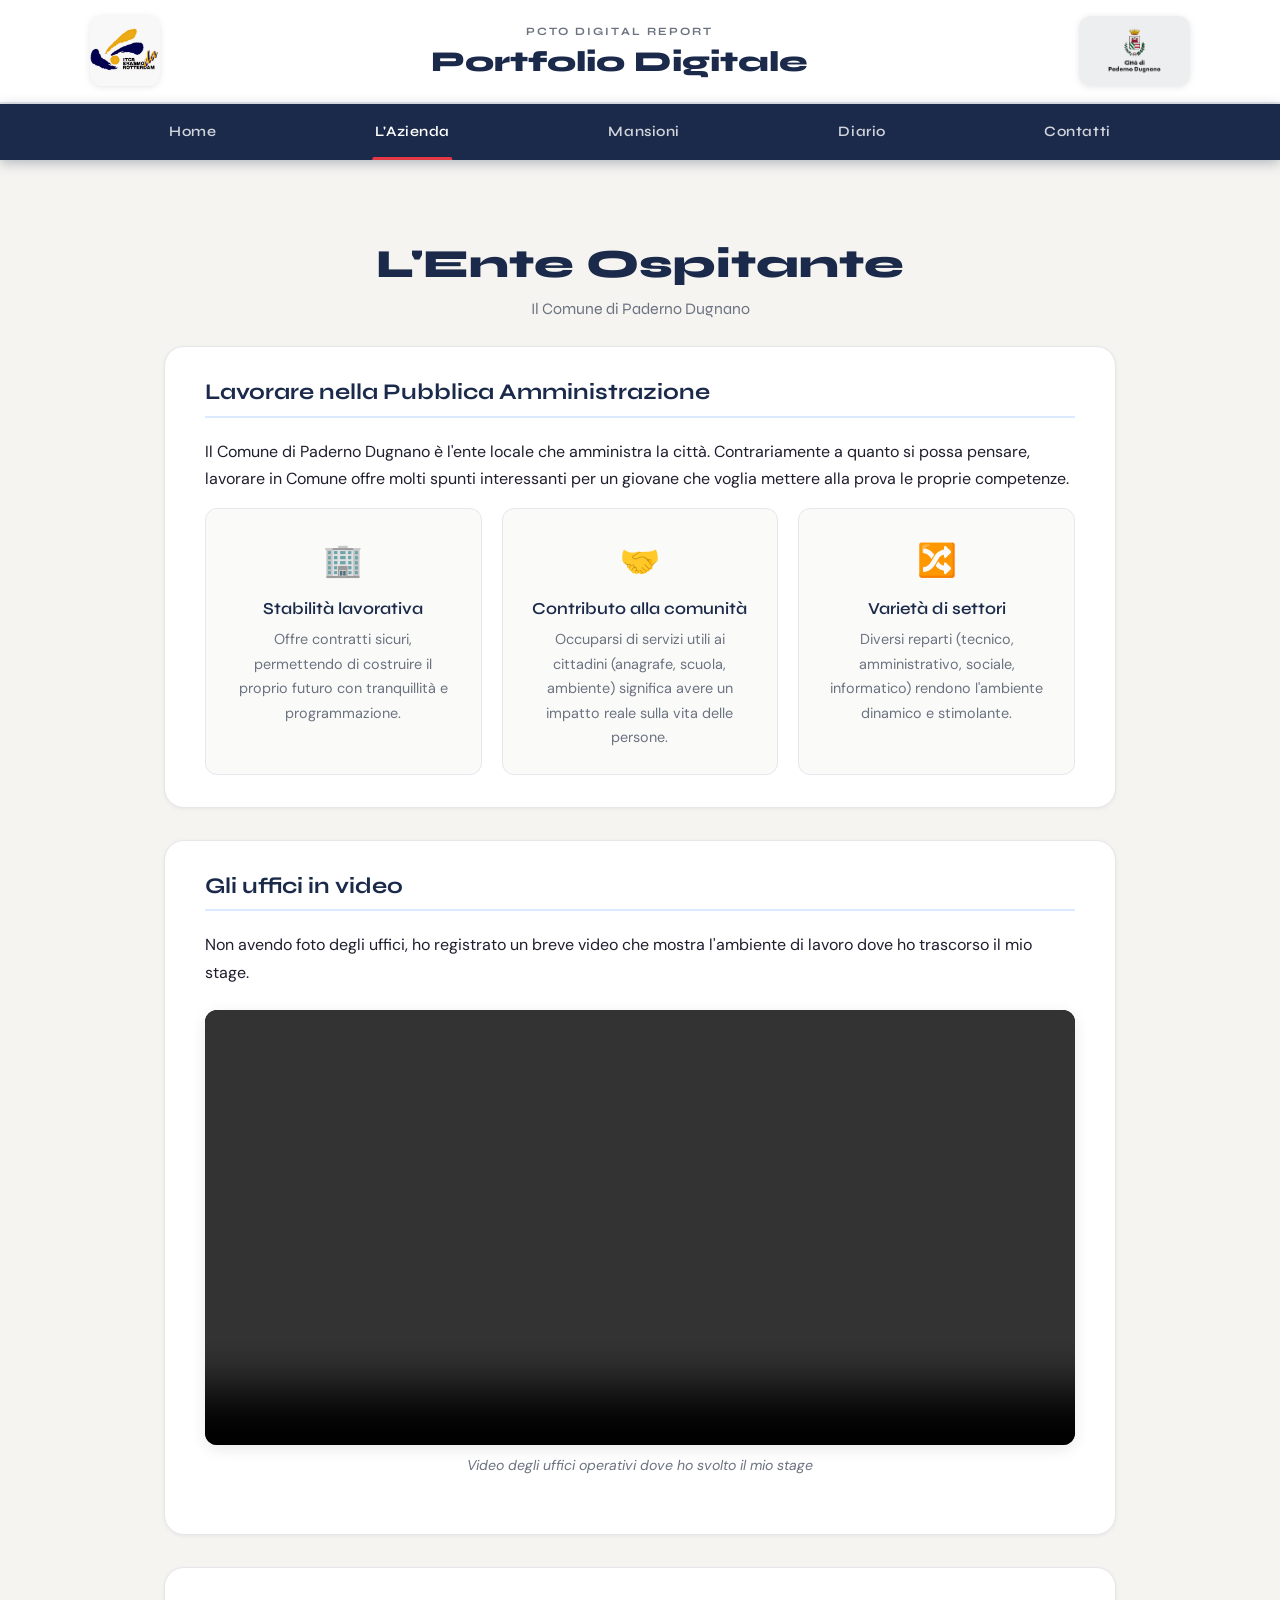
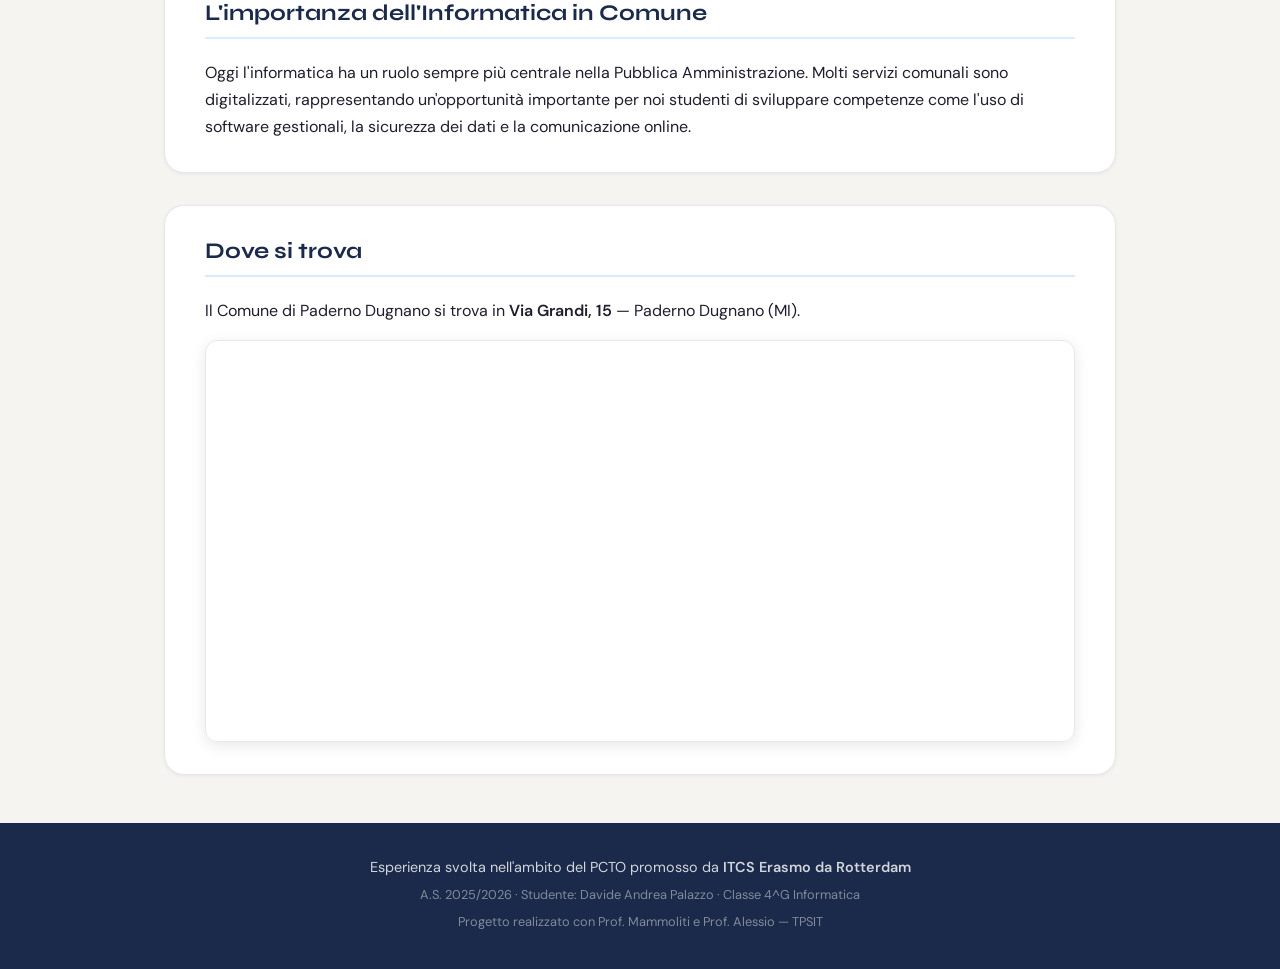
==== pages/azienda.html @ 07c58e74 "first commit" ====
<!DOCTYPE html>
<html lang="it">
<head>
    <meta charset="UTF-8">
    <meta name="viewport" content="width=device-width, initial-scale=1.0">
    <title>L'Azienda — PCTO Davide Andrea Palazzo</title>
    <link rel="stylesheet" href="../css/style.css">
    <link rel="preconnect" href="https://fonts.googleapis.com">
    <link href="https://fonts.googleapis.com/css2?family=Syne:wght@400;600;700;800&family=DM+Sans:ital,wght@0,300;0,400;0,500;1,300&display=swap" rel="stylesheet">
</head>
<body>

    <header>
        <div class="header-inner">
            <img src="../images/logo-scuola.jpg" alt="Logo ITCS Erasmo da Rotterdam" class="logo-img">
            <div class="header-title">
                <span class="header-label">PCTO Digital Report</span>
                <h1>Portfolio Digitale</h1>
            </div>
            <img src="../images/logo-comune.webp" alt="Logo Comune Paderno Dugnano" class="logo-img">
        </div>
    </header>

    <nav>
        <ul>
            <li><a href="../index.html">Home</a></li>
            <li><a href="./azienda.html" class="active">L'Azienda</a></li>
            <li><a href="./mansioni.html">Mansioni</a></li>
            <li><a href="./diario.html">Diario</a></li>
            <li><a href="./contatti.html">Contatti</a></li>
        </ul>
    </nav>

    <main>
        <div class="page-hero">
            <h2>L'Ente Ospitante</h2>
            <p class="page-subtitle">Il Comune di Paderno Dugnano</p>
        </div>

        <section>
            <h3>Lavorare nella Pubblica Amministrazione</h3>
            <p>Il Comune di Paderno Dugnano è l'ente locale che amministra la città. Contrariamente a quanto si possa pensare, lavorare in Comune offre molti spunti interessanti per un giovane che voglia mettere alla prova le proprie competenze.</p>

            <div class="feature-grid">
                <div class="feature-card">
                    <span class="feature-icon">🏢</span>
                    <h4>Stabilità lavorativa</h4>
                    <p>Offre contratti sicuri, permettendo di costruire il proprio futuro con tranquillità e programmazione.</p>
                </div>
                <div class="feature-card">
                    <span class="feature-icon">🤝</span>
                    <h4>Contributo alla comunità</h4>
                    <p>Occuparsi di servizi utili ai cittadini (anagrafe, scuola, ambiente) significa avere un impatto reale sulla vita delle persone.</p>
                </div>
                <div class="feature-card">
                    <span class="feature-icon">🔀</span>
                    <h4>Varietà di settori</h4>
                    <p>Diversi reparti (tecnico, amministrativo, sociale, informatico) rendono l'ambiente dinamico e stimolante.</p>
                </div>
            </div>
        </section>

        <section>
            <h3>Gli uffici in video</h3>
            <p>Non avendo foto degli uffici, ho registrato un breve video che mostra l'ambiente di lavoro dove ho trascorso il mio stage.</p>
            <figure>
                <div class="video-wrapper">
                    <video controls class="video-player">
                        <source src="../videos/ufficio-comune.mp4" type="video/mp4">
                        Il tuo browser non supporta il tag video.
                    </video>
                </div>
                <figcaption>Video degli uffici operativi dove ho svolto il mio stage</figcaption>
            </figure>
        </section>

        <section>
            <h3>L'importanza dell'Informatica in Comune</h3>
            <p>Oggi l'informatica ha un ruolo sempre più centrale nella Pubblica Amministrazione. Molti servizi comunali sono digitalizzati, rappresentando un'opportunità importante per noi studenti di sviluppare competenze come l'uso di software gestionali, la sicurezza dei dati e la comunicazione online.</p>
        </section>

        <section>
            <h3>Dove si trova</h3>
            <p>Il Comune di Paderno Dugnano si trova in <strong>Via Grandi, 15</strong> — Paderno Dugnano (MI).</p>
            <div class="map-container">
                <iframe
                    src="https://maps.google.com/maps?q=Comune%20di%20Paderno%20Dugnano,%20Via%20Grandi%2015&t=&z=16&ie=UTF8&iwloc=&output=embed"
                    width="100%"
                    height="400"
                    style="border:0;"
                    allowfullscreen=""
                    loading="lazy"
                    title="Mappa Comune di Paderno Dugnano">
                </iframe>
            </div>
        </section>
    </main>

    <footer>
        <div class="footer-inner">
            <p>Esperienza svolta nell'ambito del PCTO promosso da <strong>ITCS Erasmo da Rotterdam</strong></p>
            <p class="footer-sub">A.S. 2025/2026 · Studente: Davide Andrea Palazzo · Classe 4^G Informatica</p>
            <p class="footer-sub">Progetto realizzato con Prof. Mammoliti e Prof. Alessio — TPSIT</p>
        </div>
    </footer>

</body>
</html>
---- css/style.css ----
/* ============================================================
   PCTO DIGITAL REPORT — style.css
   Design: raffinato, moderno, professionale
   Font: Syne (titoli) + DM Sans (corpo) + JetBrains Mono (codice)
   ============================================================ */

/* ── CSS Variables ───────────────────────────────────────── */
:root {
    --bg:          #f5f4f0;
    --bg-white:    #ffffff;
    --bg-card:     #fafaf8;
    --navy:        #1b2a4a;
    --blue:        #2563eb;
    --blue-light:  #dbeafe;
    --accent:      #e63946;
    --accent-soft: #fde8ea;
    --text:        #1e1e2e;
    --muted:       #6b7280;
    --border:      #e5e7eb;
    --code-bg:     #0f172a;
    --code-text:   #e2e8f0;
    --shadow-sm:   0 1px 4px rgba(0,0,0,0.06);
    --shadow-md:   0 4px 16px rgba(0,0,0,0.09);
    --shadow-lg:   0 8px 32px rgba(0,0,0,0.13);
    --radius:      12px;
    --radius-lg:   20px;
}

/* ── Reset & Base ────────────────────────────────────────── */
*, *::before, *::after {
    box-sizing: border-box;
    margin: 0;
    padding: 0;
}

html {
    scroll-behavior: smooth;
}

body {
    font-family: 'DM Sans', system-ui, sans-serif;
    font-size: 1rem;
    line-height: 1.7;
    background-color: var(--bg);
    color: var(--text);
    min-height: 100vh;
}

/* ── Typography ──────────────────────────────────────────── */
h1, h2, h3, h4 {
    font-family: 'Syne', sans-serif;
    line-height: 1.2;
    color: var(--navy);
}

h2 { font-size: clamp(1.8rem, 4vw, 2.5rem); font-weight: 800; }
h3 { font-size: 1.4rem; font-weight: 700; margin-bottom: 0.75rem; }
h4 { font-size: 1.05rem; font-weight: 600; }

p { margin-bottom: 1rem; color: var(--text); }
p:last-child { margin-bottom: 0; }

a {
    color: var(--blue);
    text-decoration: none;
    transition: color 0.2s;
}
a:hover { color: var(--accent); text-decoration: underline; }

strong { font-weight: 600; }

code {
    font-family: 'JetBrains Mono', monospace;
    font-size: 0.85em;
    background: var(--blue-light);
    color: var(--navy);
    padding: 0.15em 0.4em;
    border-radius: 4px;
}

/* ── Header ──────────────────────────────────────────────── */
header {
    background: var(--bg-white);
    border-bottom: 2px solid var(--border);
    box-shadow: var(--shadow-sm);
    padding: 1rem 2rem;
}

.header-inner {
    display: flex;
    align-items: center;
    justify-content: space-between;
    max-width: 1100px;
    margin: 0 auto;
    gap: 1.5rem;
}

.header-title {
    text-align: center;
    flex: 1;
}

.header-label {
    display: block;
    font-family: 'Syne', sans-serif;
    font-size: 0.7rem;
    font-weight: 700;
    letter-spacing: 0.18em;
    text-transform: uppercase;
    color: var(--muted);
    margin-bottom: 0.25rem;
}

header h1 {
    font-size: clamp(1.2rem, 3vw, 1.8rem);
    font-weight: 800;
    color: var(--navy);
}

.logo-img {
    height: 70px;
    width: auto;
    max-width: 140px;
    object-fit: contain;
    filter: drop-shadow(0 1px 3px rgba(0,0,0,0.1));
    transition: transform 0.3s;
}
.logo-img:hover { transform: scale(1.05); }

/* ── Navigation (Flexbox — richiesto dal manuale) ────────── */
nav {
    background-color: var(--navy);
    position: sticky;
    top: 0;
    z-index: 1000;
    box-shadow: 0 3px 12px rgba(27,42,74,0.3);
}

nav ul {
    display: flex;
    justify-content: space-around;
    list-style: none;
    padding: 0;
    margin: 0;
    max-width: 1100px;
    margin: 0 auto;
}

nav ul li a {
    display: inline-block;
    color: rgba(255,255,255,0.8);
    text-decoration: none;
    font-family: 'Syne', sans-serif;
    font-weight: 600;
    font-size: 0.9rem;
    letter-spacing: 0.04em;
    padding: 1rem 1.2rem;
    transition: color 0.2s, transform 0.2s;
    position: relative;
}

nav ul li a::after {
    content: '';
    position: absolute;
    bottom: 0;
    left: 50%;
    transform: translateX(-50%) scaleX(0);
    width: 70%;
    height: 3px;
    background: var(--accent);
    border-radius: 2px 2px 0 0;
    transition: transform 0.25s;
}

nav ul li a:hover {
    color: #ffffff;
    transform: scale(1.05);
    text-decoration: none;
}
nav ul li a:hover::after { transform: translateX(-50%) scaleX(1); }

nav ul li a.active {
    color: #ffffff;
}
nav ul li a.active::after { transform: translateX(-50%) scaleX(1); }

/* ── Main Container ──────────────────────────────────────── */
main {
    max-width: 1000px;
    margin: 2.5rem auto;
    padding: 0 1.5rem;
}

section {
    background: var(--bg-white);
    border-radius: var(--radius-lg);
    padding: 2rem 2.5rem;
    margin-bottom: 2rem;
    box-shadow: var(--shadow-sm);
    border: 1px solid var(--border);
}

section h3 {
    color: var(--navy);
    padding-bottom: 0.6rem;
    border-bottom: 2px solid var(--blue-light);
    margin-bottom: 1.25rem;
}

/* ── Page Hero ───────────────────────────────────────────── */
.page-hero {
    text-align: center;
    padding: 2.5rem 1rem 1.5rem;
}

.page-hero h2 { color: var(--navy); }

.page-subtitle {
    font-family: 'Syne', sans-serif;
    font-size: 1rem;
    color: var(--muted);
    margin-top: 0.4rem;
}

/* ── Home Hero Section ───────────────────────────────────── */
.hero-section {
    display: grid;
    grid-template-columns: 1fr 1fr;
    gap: 2.5rem;
    align-items: center;
}

.hero-eyebrow {
    font-family: 'Syne', sans-serif;
    font-size: 0.75rem;
    font-weight: 700;
    letter-spacing: 0.15em;
    text-transform: uppercase;
    color: var(--blue);
    margin-bottom: 0.5rem;
}

.hero-text h2 {
    margin-bottom: 1rem;
}

.accent {
    color: var(--accent);
}

.hero-figure {
    margin: 0;
    text-align: center;
}

/* ── Images ──────────────────────────────────────────────── */
img {
    max-width: 100%;
    height: auto;
    border-radius: var(--radius);
    transition: transform 0.3s, box-shadow 0.3s;
}

img.foto-galleria {
    box-shadow: var(--shadow-md);
}

img.foto-galleria:hover,
.hero-figure img:hover {
    transform: scale(1.03);
    box-shadow: var(--shadow-lg);
}

figure {
    margin: 1.5rem 0;
    text-align: center;
}

figcaption {
    font-style: italic;
    color: var(--muted);
    font-size: 0.88rem;
    margin-top: 0.6rem;
}

/* ── Video ───────────────────────────────────────────────── */
.video-wrapper {
    border-radius: var(--radius);
    overflow: hidden;
    box-shadow: var(--shadow-md);
    background: #000;
}

.video-player {
    display: block;
    width: 100%;
    max-height: 480px;
    border-radius: var(--radius);
}

/* ── Objectives / Feature Grid ───────────────────────────── */
.obiettivi-section {
    background: var(--bg-white);
    border-radius: var(--radius-lg);
    padding: 2rem 2.5rem;
    margin-bottom: 2rem;
    border: 1px solid var(--border);
    box-shadow: var(--shadow-sm);
}

.obiettivi-section h3 {
    color: var(--navy);
    padding-bottom: 0.6rem;
    border-bottom: 2px solid var(--blue-light);
    margin-bottom: 1.5rem;
}

.obiettivi-grid,
.feature-grid {
    display: grid;
    grid-template-columns: repeat(3, 1fr);
    gap: 1.25rem;
    margin-top: 1rem;
}

.obiettivo-card,
.feature-card {
    background: var(--bg-card);
    border: 1px solid var(--border);
    border-radius: var(--radius);
    padding: 1.5rem;
    text-align: center;
    transition: transform 0.25s, box-shadow 0.25s;
}

.obiettivo-card:hover,
.feature-card:hover {
    transform: translateY(-4px);
    box-shadow: var(--shadow-md);
}

.card-icon,
.feature-icon {
    font-size: 2rem;
    display: block;
    margin-bottom: 0.75rem;
}

.obiettivo-card h4,
.feature-card h4 {
    color: var(--navy);
    margin-bottom: 0.5rem;
}

.obiettivo-card p,
.feature-card p {
    font-size: 0.9rem;
    color: var(--muted);
    margin: 0;
}

/* ── Mansioni List ───────────────────────────────────────── */
.mansioni-list {
    display: flex;
    flex-direction: column;
    gap: 1rem;
    margin-top: 1.25rem;
}

.mansione-item {
    display: flex;
    gap: 1.25rem;
    align-items: flex-start;
    background: var(--bg-card);
    border: 1px solid var(--border);
    border-radius: var(--radius);
    padding: 1.25rem 1.5rem;
    transition: transform 0.2s, box-shadow 0.2s;
}

.mansione-item:hover {
    transform: translateX(4px);
    box-shadow: var(--shadow-sm);
}

.mansione-num {
    font-family: 'Syne', sans-serif;
    font-size: 1.6rem;
    font-weight: 800;
    color: var(--blue-light);
    min-width: 3rem;
    line-height: 1;
    padding-top: 0.15rem;
    /* contrasto bordo */
    -webkit-text-stroke: 1px var(--blue);
    color: transparent;
}

.mansione-body h4 { margin-bottom: 0.3rem; }
.mansione-body p  { font-size: 0.92rem; color: var(--muted); margin: 0; }

/* ── Tables ──────────────────────────────────────────────── */
.table-wrapper {
    overflow-x: auto;
    border-radius: var(--radius);
    box-shadow: var(--shadow-sm);
    margin-top: 1rem;
}

table {
    width: 100%;
    border-collapse: collapse;
    background: var(--bg-white);
}

th, td {
    border: 1px solid var(--border);
    padding: 0.9rem 1.1rem;
    text-align: left;
    font-size: 0.93rem;
}

th {
    background-color: var(--navy);
    color: #ffffff;
    font-family: 'Syne', sans-serif;
    font-weight: 600;
    letter-spacing: 0.03em;
}

tr:nth-child(even) td { background-color: var(--bg-card); }
tr:hover td { background-color: var(--blue-light); transition: background 0.15s; }

/* ── Top Day Card ────────────────────────────────────────── */
.giornata-speciale {
    background: var(--bg-white);
    border-radius: var(--radius-lg);
    padding: 2rem 2.5rem;
    margin-bottom: 2rem;
    border-left: 6px solid var(--accent);
    box-shadow: var(--shadow-md);
    position: relative;
}

.topday-badge {
    display: inline-block;
    background: var(--accent-soft);
    color: var(--accent);
    font-family: 'Syne', sans-serif;
    font-size: 0.75rem;
    font-weight: 700;
    letter-spacing: 0.1em;
    text-transform: uppercase;
    padding: 0.3rem 0.8rem;
    border-radius: 999px;
    margin-bottom: 0.75rem;
}

.giornata-speciale h3 {
    color: var(--accent);
    margin-bottom: 1.25rem;
}

.topday-grid {
    display: grid;
    grid-template-columns: 1fr 1fr;
    gap: 1.5rem;
    margin-top: 1rem;
}

.topday-block {
    background: var(--bg-card);
    border: 1px solid var(--border);
    border-radius: var(--radius);
    padding: 1.25rem 1.5rem;
}

.topday-block h4 { margin-bottom: 0.5rem; }

/* ── Script Code Block ───────────────────────────────────── */
.script-section {
    background: var(--bg-white);
    border-radius: var(--radius-lg);
    padding: 2rem 2.5rem;
    margin-bottom: 2rem;
    border: 1px solid var(--border);
    box-shadow: var(--shadow-sm);
}

.script-section h3 {
    color: var(--navy);
    padding-bottom: 0.6rem;
    border-bottom: 2px solid var(--blue-light);
    margin-bottom: 1.25rem;
}

.code-block-wrapper {
    border-radius: var(--radius);
    overflow: hidden;
    box-shadow: var(--shadow-lg);
    margin: 1.5rem 0;
    border: 1px solid #1e293b;
}

.code-header {
    display: flex;
    align-items: center;
    gap: 1rem;
    background: #1e293b;
    padding: 0.75rem 1.25rem;
    border-bottom: 1px solid #334155;
}

.code-dots {
    display: flex;
    gap: 6px;
}

.code-dots span {
    display: block;
    width: 12px;
    height: 12px;
    border-radius: 50%;
}
.code-dots span:nth-child(1) { background: #ff5f57; }
.code-dots span:nth-child(2) { background: #febc2e; }
.code-dots span:nth-child(3) { background: #28c840; }

.code-filename {
    font-family: 'JetBrains Mono', monospace;
    font-size: 0.82rem;
    color: #94a3b8;
    flex: 1;
}

.code-lang {
    font-family: 'Syne', sans-serif;
    font-size: 0.7rem;
    font-weight: 700;
    letter-spacing: 0.08em;
    text-transform: uppercase;
    color: #64748b;
    background: #0f172a;
    padding: 0.2rem 0.6rem;
    border-radius: 4px;
}

.code-block {
    background: var(--code-bg);
    color: var(--code-text);
    font-family: 'JetBrains Mono', monospace;
    font-size: 0.82rem;
    line-height: 1.8;
    padding: 1.5rem 1.75rem;
    overflow-x: auto;
    margin: 0;
    white-space: pre;
}

.code-block code {
    background: transparent;
    color: inherit;
    padding: 0;
    border-radius: 0;
}

/* Syntax colours */
.code-block .comment { color: #64748b; font-style: italic; }
.code-block .kw      { color: #7dd3fc; }
.code-block .str     { color: #86efac; }
.code-block .var     { color: #fde68a; }
.code-block .c       { color: #000000; }

/* Script explanation box */
.script-explain {
    background: var(--bg-card);
    border: 1px solid var(--border);
    border-radius: var(--radius);
    padding: 1.5rem 1.75rem;
    margin-top: 1rem;
}

.script-explain h4 {
    color: var(--navy);
    margin-bottom: 0.75rem;
}

.script-explain ol {
    padding-left: 1.25rem;
}

.script-explain li {
    margin-bottom: 0.5rem;
    font-size: 0.93rem;
    color: var(--text);
}

/* ── Scuola Card (Contatti) ──────────────────────────────── */
.scuola-card {
    background: var(--bg-card);
    border: 1px solid var(--border);
    border-radius: var(--radius);
    padding: 1.5rem;
    margin-bottom: 1.5rem;
}

.scuola-info {
    display: flex;
    align-items: center;
    gap: 1.25rem;
    margin-bottom: 1rem;
}

.scuola-logo {
    height: 60px;
    width: auto;
    object-fit: contain;
    border-radius: 6px;
    flex-shrink: 0;
}

.scuola-info h4 { margin-bottom: 0.2rem; }
.scuola-info p  { font-size: 0.88rem; color: var(--muted); margin-bottom: 0.1rem; }

/* ── Map ─────────────────────────────────────────────────── */
.map-container {
    border-radius: var(--radius);
    overflow: hidden;
    box-shadow: var(--shadow-md);
    margin-top: 1rem;
    border: 1px solid var(--border);
}

.map-container iframe {
    display: block;
    border: 0;
}

/* ── Footer ──────────────────────────────────────────────── */
footer {
    background-color: var(--navy);
    color: rgba(255,255,255,0.8);
    text-align: center;
    padding: 2rem;
    margin-top: 3rem;
}

.footer-inner p {
    color: rgba(255,255,255,0.8);
    margin-bottom: 0.3rem;
    font-size: 0.9rem;
}

.footer-sub {
    font-size: 0.8rem !important;
    color: rgba(255,255,255,0.45) !important;
}

footer a { color: #93c5fd; }
footer a:hover { color: #ffffff; }

/* ── Responsive ──────────────────────────────────────────── */
@media (max-width: 768px) {
    .header-inner { flex-direction: column; gap: 0.75rem; text-align: center; }
    .logo-img { height: 50px; }

    nav ul { flex-wrap: wrap; justify-content: center; }
    nav ul li a { padding: 0.65rem 0.8rem; font-size: 0.82rem; }

    .hero-section { grid-template-columns: 1fr; }
    .obiettivi-grid,
    .feature-grid  { grid-template-columns: 1fr; }
    .topday-grid   { grid-template-columns: 1fr; }

    section,
    .obiettivi-section,
    .giornata-speciale,
    .script-section { padding: 1.25rem 1.25rem; }

    .mansione-item { flex-direction: column; gap: 0.5rem; }
    .mansione-num  { font-size: 1.2rem; }

    .scuola-info { flex-direction: column; align-items: flex-start; }

    main { padding: 0 1rem; }
}
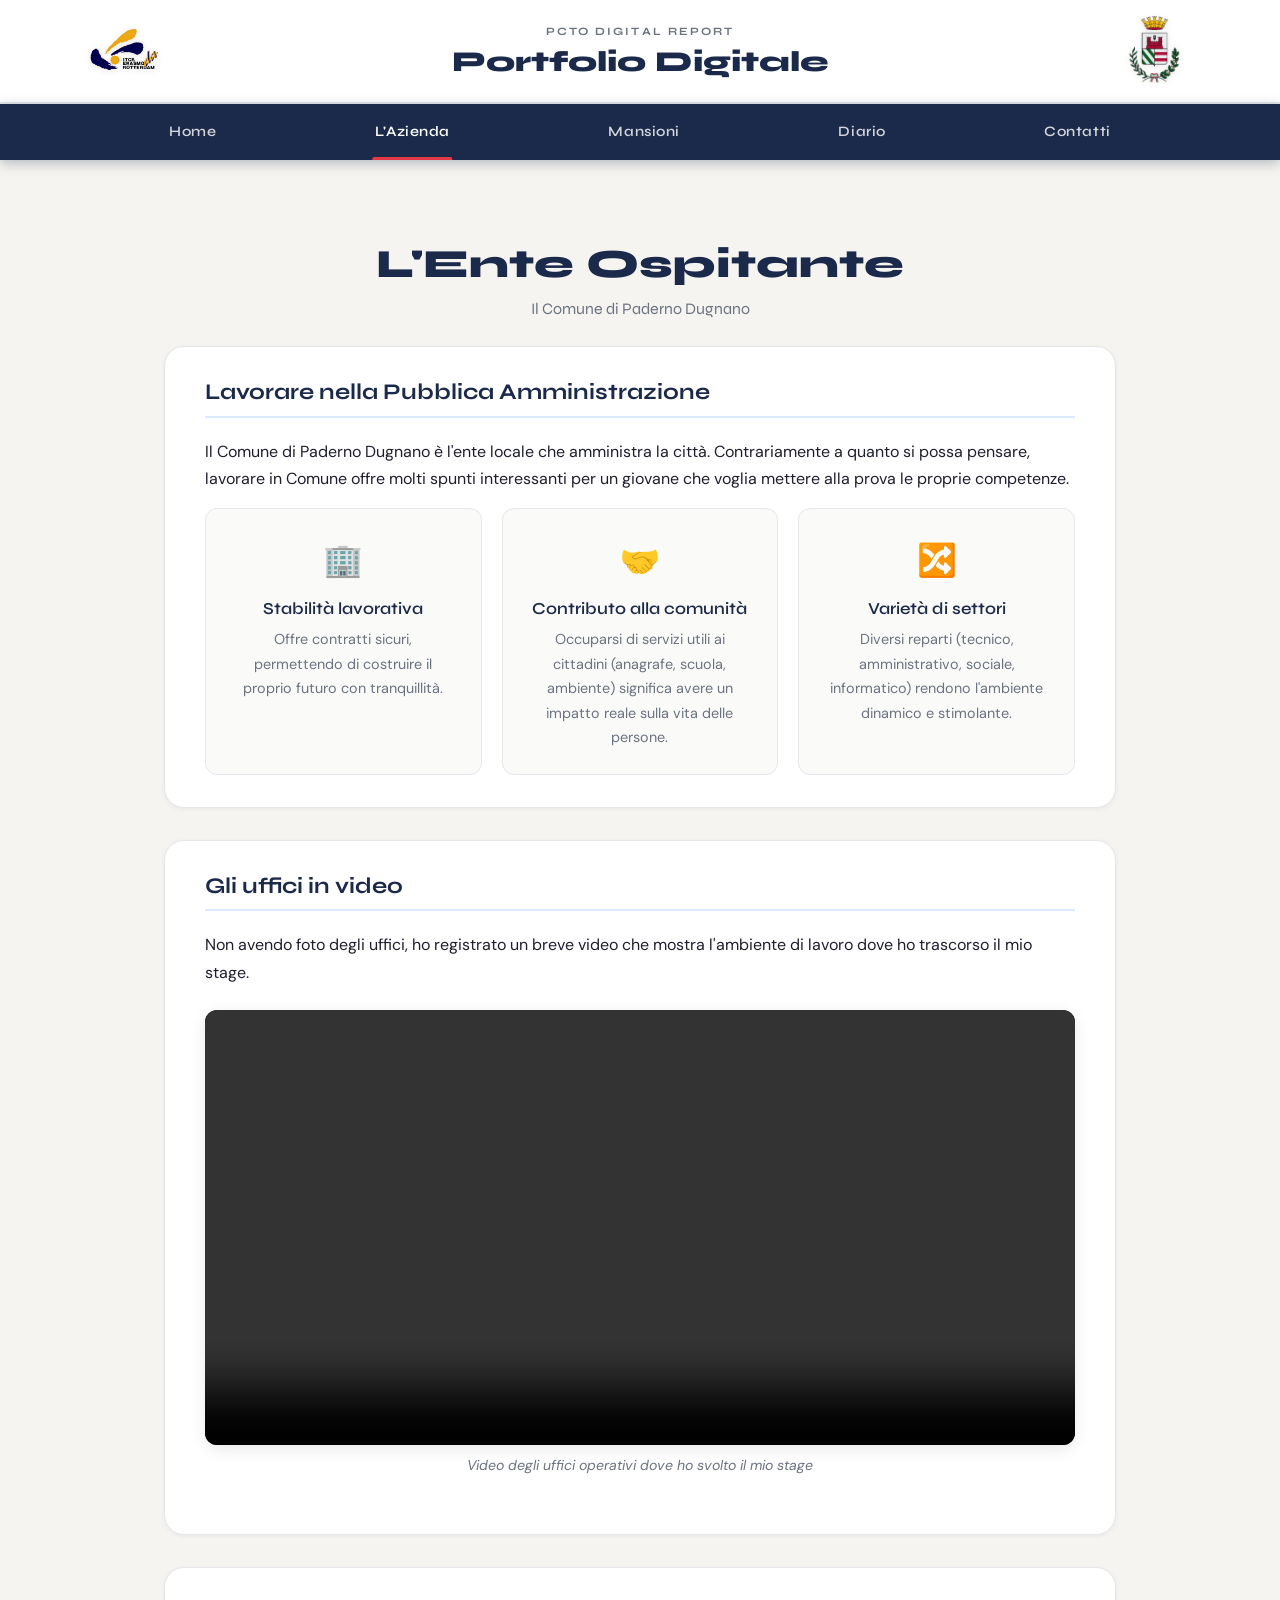
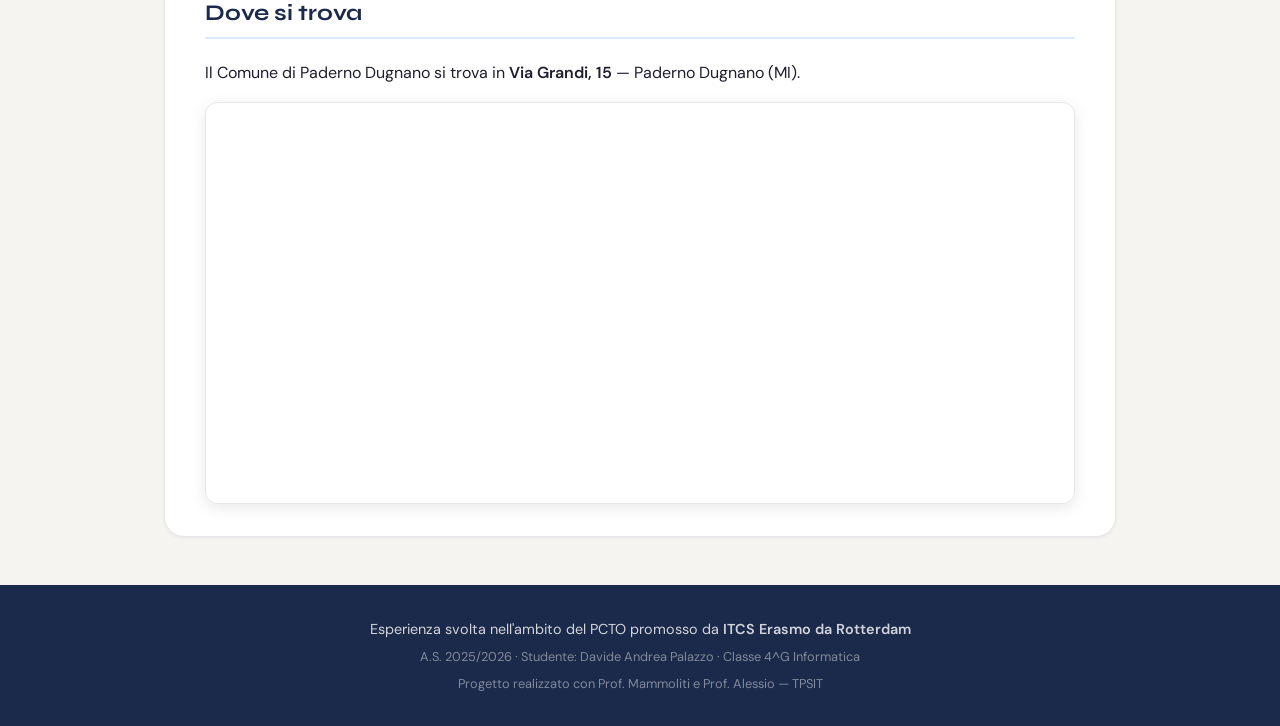
==== commit 84eb3301: "." ====
--- a/pages/azienda.html
+++ b/pages/azienda.html
@@ -1,108 +1,150 @@
-<!DOCTYPE html>
+<!doctype html>
 <html lang="it">
-<head>
-    <meta charset="UTF-8">
-    <meta name="viewport" content="width=device-width, initial-scale=1.0">
-    <title>L'Azienda — PCTO Davide Andrea Palazzo</title>
-    <link rel="stylesheet" href="../css/style.css">
-    <link rel="preconnect" href="https://fonts.googleapis.com">
-    <link href="https://fonts.googleapis.com/css2?family=Syne:wght@400;600;700;800&family=DM+Sans:ital,wght@0,300;0,400;0,500;1,300&display=swap" rel="stylesheet">
-</head>
-<body>
+    <head>
+        <meta charset="UTF-8" />
+        <meta name="viewport" content="width=device-width, initial-scale=1.0" />
+        <title>L'Azienda — PCTO Davide Andrea Palazzo</title>
+        <link rel="stylesheet" href="../css/style.css" />
+        <link rel="preconnect" href="https://fonts.googleapis.com" />
+        <link
+            href="https://fonts.googleapis.com/css2?family=Syne:wght@400;600;700;800&family=DM+Sans:ital,wght@0,300;0,400;0,500;1,300&display=swap"
+            rel="stylesheet"
+        />
+    </head>
+    <body>
+        <header>
+            <div class="header-div">
+                <img
+                    src="../images/logo-scuola.png"
+                    alt="Logo ITCS Erasmo da Rotterdam"
+                    class="logo-img"
+                />
+                <div class="header-title">
+                    <span>PCTO Digital Report</span>
+                    <h1>Portfolio Digitale</h1>
+                </div>
+                <img
+                    src="../images/logo-comune.png"
+                    alt="Logo Comune Paderno Dugnano"
+                    class="logo-img"
+                />
+            </div>
+        </header>
 
-    <header>
-        <div class="header-inner">
-            <img src="../images/logo-scuola.jpg" alt="Logo ITCS Erasmo da Rotterdam" class="logo-img">
-            <div class="header-title">
-                <span class="header-label">PCTO Digital Report</span>
-                <h1>Portfolio Digitale</h1>
+        <nav>
+            <ul>
+                <li><a href="../index.html">Home</a></li>
+                <li><a href="./azienda.html" class="active">L'Azienda</a></li>
+                <li><a href="./mansioni.html">Mansioni</a></li>
+                <li><a href="./diario.html">Diario</a></li>
+                <li><a href="./contatti.html">Contatti</a></li>
+            </ul>
+        </nav>
+
+        <main>
+            <div class="main-title">
+                <h2>L'Ente Ospitante</h2>
+                <p>Il Comune di Paderno Dugnano</p>
             </div>
-            <img src="../images/logo-comune.webp" alt="Logo Comune Paderno Dugnano" class="logo-img">
-        </div>
-    </header>
 
-    <nav>
-        <ul>
-            <li><a href="../index.html">Home</a></li>
-            <li><a href="./azienda.html" class="active">L'Azienda</a></li>
-            <li><a href="./mansioni.html">Mansioni</a></li>
-            <li><a href="./diario.html">Diario</a></li>
-            <li><a href="./contatti.html">Contatti</a></li>
-        </ul>
-    </nav>
+            <section>
+                <h3>Lavorare nella Pubblica Amministrazione</h3>
+                <p>
+                    Il Comune di Paderno Dugnano è l'ente locale che amministra
+                    la città. Contrariamente a quanto si possa pensare, lavorare
+                    in Comune offre molti spunti interessanti per un giovane che
+                    voglia mettere alla prova le proprie competenze.
+                </p>
 
-    <main>
-        <div class="page-hero">
-            <h2>L'Ente Ospitante</h2>
-            <p class="page-subtitle">Il Comune di Paderno Dugnano</p>
-        </div>
+                <div class="section-grid-3">
+                    <div>
+                        <span>🏢</span>
+                        <h4>Stabilità lavorativa</h4>
+                        <p>
+                            Offre contratti sicuri, permettendo di costruire il
+                            proprio futuro con tranquillità.
+                        </p>
+                    </div>
+                    <div>
+                        <span>🤝</span>
+                        <h4>Contributo alla comunità</h4>
+                        <p>
+                            Occuparsi di servizi utili ai cittadini (anagrafe,
+                            scuola, ambiente) significa avere un impatto reale
+                            sulla vita delle persone.
+                        </p>
+                    </div>
+                    <div>
+                        <span>🔀</span>
+                        <h4>Varietà di settori</h4>
+                        <p>
+                            Diversi reparti (tecnico, amministrativo, sociale,
+                            informatico) rendono l'ambiente dinamico e
+                            stimolante.
+                        </p>
+                    </div>
+                </div>
+            </section>
 
-        <section>
-            <h3>Lavorare nella Pubblica Amministrazione</h3>
-            <p>Il Comune di Paderno Dugnano è l'ente locale che amministra la città. Contrariamente a quanto si possa pensare, lavorare in Comune offre molti spunti interessanti per un giovane che voglia mettere alla prova le proprie competenze.</p>
+            <section>
+                <h3>Gli uffici in video</h3>
+                <p>
+                    Non avendo foto degli uffici, ho registrato un breve video
+                    che mostra l'ambiente di lavoro dove ho trascorso il mio
+                    stage.
+                </p>
+                <figure>
+                    <div class="video-wrapper">
+                        <video controls class="video-player">
+                            <source
+                                src="../videos/ufficio-comune.mp4"
+                                type="video/mp4"
+                            />
+                            Il tuo browser non supporta il tag video.
+                        </video>
+                    </div>
+                    <figcaption>
+                        Video degli uffici operativi dove ho svolto il mio stage
+                    </figcaption>
+                </figure>
+            </section>
 
-            <div class="feature-grid">
-                <div class="feature-card">
-                    <span class="feature-icon">🏢</span>
-                    <h4>Stabilità lavorativa</h4>
-                    <p>Offre contratti sicuri, permettendo di costruire il proprio futuro con tranquillità e programmazione.</p>
+            <section>
+                <h3>Dove si trova</h3>
+                <p>
+                    Il Comune di Paderno Dugnano si trova in
+                    <strong>Via Grandi, 15</strong> — Paderno Dugnano (MI).
+                </p>
+                <div class="map-container">
+                    <iframe
+                        src="https://maps.google.com/maps?q=Comune%20di%20Paderno%20Dugnano,%20Via%20Grandi%2015&t=&z=16&ie=UTF8&iwloc=&output=embed"
+                        width="100%"
+                        height="400"
+                        style="border: 0"
+                        allowfullscreen=""
+                        loading="lazy"
+                        title="Mappa Comune di Paderno Dugnano"
+                    >
+                    </iframe>
                 </div>
-                <div class="feature-card">
-                    <span class="feature-icon">🤝</span>
-                    <h4>Contributo alla comunità</h4>
-                    <p>Occuparsi di servizi utili ai cittadini (anagrafe, scuola, ambiente) significa avere un impatto reale sulla vita delle persone.</p>
-                </div>
-                <div class="feature-card">
-                    <span class="feature-icon">🔀</span>
-                    <h4>Varietà di settori</h4>
-                    <p>Diversi reparti (tecnico, amministrativo, sociale, informatico) rendono l'ambiente dinamico e stimolante.</p>
-                </div>
+            </section>
+        </main>
+
+        <footer>
+            <div class="footer-div">
+                <p>
+                    Esperienza svolta nell'ambito del PCTO promosso da
+                    <strong>ITCS Erasmo da Rotterdam</strong>
+                </p>
+                <p class="footer-sub">
+                    A.S. 2025/2026 · Studente: Davide Andrea Palazzo · Classe
+                    4^G Informatica
+                </p>
+                <p class="footer-sub">
+                    Progetto realizzato con Prof. Mammoliti e Prof. Alessio —
+                    TPSIT
+                </p>
             </div>
-        </section>
-
-        <section>
-            <h3>Gli uffici in video</h3>
-            <p>Non avendo foto degli uffici, ho registrato un breve video che mostra l'ambiente di lavoro dove ho trascorso il mio stage.</p>
-            <figure>
-                <div class="video-wrapper">
-                    <video controls class="video-player">
-                        <source src="../videos/ufficio-comune.mp4" type="video/mp4">
-                        Il tuo browser non supporta il tag video.
-                    </video>
-                </div>
-                <figcaption>Video degli uffici operativi dove ho svolto il mio stage</figcaption>
-            </figure>
-        </section>
-
-        <section>
-            <h3>L'importanza dell'Informatica in Comune</h3>
-            <p>Oggi l'informatica ha un ruolo sempre più centrale nella Pubblica Amministrazione. Molti servizi comunali sono digitalizzati, rappresentando un'opportunità importante per noi studenti di sviluppare competenze come l'uso di software gestionali, la sicurezza dei dati e la comunicazione online.</p>
-        </section>
-
-        <section>
-            <h3>Dove si trova</h3>
-            <p>Il Comune di Paderno Dugnano si trova in <strong>Via Grandi, 15</strong> — Paderno Dugnano (MI).</p>
-            <div class="map-container">
-                <iframe
-                    src="https://maps.google.com/maps?q=Comune%20di%20Paderno%20Dugnano,%20Via%20Grandi%2015&t=&z=16&ie=UTF8&iwloc=&output=embed"
-                    width="100%"
-                    height="400"
-                    style="border:0;"
-                    allowfullscreen=""
-                    loading="lazy"
-                    title="Mappa Comune di Paderno Dugnano">
-                </iframe>
-            </div>
-        </section>
-    </main>
-
-    <footer>
-        <div class="footer-inner">
-            <p>Esperienza svolta nell'ambito del PCTO promosso da <strong>ITCS Erasmo da Rotterdam</strong></p>
-            <p class="footer-sub">A.S. 2025/2026 · Studente: Davide Andrea Palazzo · Classe 4^G Informatica</p>
-            <p class="footer-sub">Progetto realizzato con Prof. Mammoliti e Prof. Alessio — TPSIT</p>
-        </div>
-    </footer>
-
-</body>
-</html>+        </footer>
+    </body>
+</html>
--- a/css/style.css
+++ b/css/style.css
@@ -1,190 +1,16 @@
-/* ============================================================
-   PCTO DIGITAL REPORT — style.css
-   Design: raffinato, moderno, professionale
-   Font: Syne (titoli) + DM Sans (corpo) + JetBrains Mono (codice)
-   ============================================================ */
-
-/* ── CSS Variables ───────────────────────────────────────── */
-:root {
-    --bg:          #f5f4f0;
-    --bg-white:    #ffffff;
-    --bg-card:     #fafaf8;
-    --navy:        #1b2a4a;
-    --blue:        #2563eb;
-    --blue-light:  #dbeafe;
-    --accent:      #e63946;
-    --accent-soft: #fde8ea;
-    --text:        #1e1e2e;
-    --muted:       #6b7280;
-    --border:      #e5e7eb;
-    --code-bg:     #0f172a;
-    --code-text:   #e2e8f0;
-    --shadow-sm:   0 1px 4px rgba(0,0,0,0.06);
-    --shadow-md:   0 4px 16px rgba(0,0,0,0.09);
-    --shadow-lg:   0 8px 32px rgba(0,0,0,0.13);
-    --radius:      12px;
-    --radius-lg:   20px;
-}
-
-/* ── Reset & Base ────────────────────────────────────────── */
-*, *::before, *::after {
-    box-sizing: border-box;
-    margin: 0;
-    padding: 0;
-}
-
-html {
-    scroll-behavior: smooth;
-}
-
-body {
-    font-family: 'DM Sans', system-ui, sans-serif;
-    font-size: 1rem;
-    line-height: 1.7;
-    background-color: var(--bg);
-    color: var(--text);
-    min-height: 100vh;
-}
-
-/* ── Typography ──────────────────────────────────────────── */
-h1, h2, h3, h4 {
-    font-family: 'Syne', sans-serif;
-    line-height: 1.2;
-    color: var(--navy);
-}
-
-h2 { font-size: clamp(1.8rem, 4vw, 2.5rem); font-weight: 800; }
-h3 { font-size: 1.4rem; font-weight: 700; margin-bottom: 0.75rem; }
-h4 { font-size: 1.05rem; font-weight: 600; }
-
-p { margin-bottom: 1rem; color: var(--text); }
-p:last-child { margin-bottom: 0; }
-
-a {
-    color: var(--blue);
-    text-decoration: none;
-    transition: color 0.2s;
-}
-a:hover { color: var(--accent); text-decoration: underline; }
-
-strong { font-weight: 600; }
-
-code {
-    font-family: 'JetBrains Mono', monospace;
-    font-size: 0.85em;
-    background: var(--blue-light);
-    color: var(--navy);
-    padding: 0.15em 0.4em;
-    border-radius: 4px;
-}
-
-/* ── Header ──────────────────────────────────────────────── */
-header {
-    background: var(--bg-white);
-    border-bottom: 2px solid var(--border);
-    box-shadow: var(--shadow-sm);
-    padding: 1rem 2rem;
-}
-
-.header-inner {
-    display: flex;
-    align-items: center;
-    justify-content: space-between;
-    max-width: 1100px;
-    margin: 0 auto;
-    gap: 1.5rem;
-}
-
-.header-title {
-    text-align: center;
-    flex: 1;
-}
-
-.header-label {
-    display: block;
-    font-family: 'Syne', sans-serif;
-    font-size: 0.7rem;
-    font-weight: 700;
-    letter-spacing: 0.18em;
-    text-transform: uppercase;
-    color: var(--muted);
-    margin-bottom: 0.25rem;
-}
-
-header h1 {
-    font-size: clamp(1.2rem, 3vw, 1.8rem);
-    font-weight: 800;
-    color: var(--navy);
-}
-
-.logo-img {
-    height: 70px;
-    width: auto;
-    max-width: 140px;
-    object-fit: contain;
-    filter: drop-shadow(0 1px 3px rgba(0,0,0,0.1));
-    transition: transform 0.3s;
-}
-.logo-img:hover { transform: scale(1.05); }
-
-/* ── Navigation (Flexbox — richiesto dal manuale) ────────── */
-nav {
-    background-color: var(--navy);
-    position: sticky;
-    top: 0;
-    z-index: 1000;
-    box-shadow: 0 3px 12px rgba(27,42,74,0.3);
-}
-
-nav ul {
-    display: flex;
-    justify-content: space-around;
-    list-style: none;
-    padding: 0;
-    margin: 0;
-    max-width: 1100px;
-    margin: 0 auto;
-}
-
-nav ul li a {
-    display: inline-block;
-    color: rgba(255,255,255,0.8);
-    text-decoration: none;
-    font-family: 'Syne', sans-serif;
-    font-weight: 600;
-    font-size: 0.9rem;
-    letter-spacing: 0.04em;
-    padding: 1rem 1.2rem;
-    transition: color 0.2s, transform 0.2s;
-    position: relative;
-}
-
-nav ul li a::after {
-    content: '';
-    position: absolute;
-    bottom: 0;
-    left: 50%;
-    transform: translateX(-50%) scaleX(0);
-    width: 70%;
-    height: 3px;
-    background: var(--accent);
-    border-radius: 2px 2px 0 0;
-    transition: transform 0.25s;
-}
-
-nav ul li a:hover {
-    color: #ffffff;
-    transform: scale(1.05);
-    text-decoration: none;
-}
-nav ul li a:hover::after { transform: translateX(-50%) scaleX(1); }
-
-nav ul li a.active {
-    color: #ffffff;
-}
-nav ul li a.active::after { transform: translateX(-50%) scaleX(1); }
-
-/* ── Main Container ──────────────────────────────────────── */
+@import './var.css';
+@import './header.css';
+@import './nav.css';
+@import './footer.css';
+@import './text.css';
+@import './img.css';
+@import './video.css';
+@import './table.css';
+@import './topday.css';
+@import './script.css';
+@import './school.css';
+@import './map.css';
+
 main {
     max-width: 1000px;
     margin: 2.5rem auto;
@@ -207,30 +33,38 @@
     margin-bottom: 1.25rem;
 }
 
-/* ── Page Hero ───────────────────────────────────────────── */
-.page-hero {
+.main-title {
     text-align: center;
     padding: 2.5rem 1rem 1.5rem;
 }
 
-.page-hero h2 { color: var(--navy); }
-
-.page-subtitle {
+.main-title h2 {
+    color: var(--navy);
+}
+
+.main-title p {
     font-family: 'Syne', sans-serif;
     font-size: 1rem;
     color: var(--muted);
     margin-top: 0.4rem;
 }
 
-/* ── Home Hero Section ───────────────────────────────────── */
-.hero-section {
+.main-section {
     display: grid;
     grid-template-columns: 1fr 1fr;
     gap: 2.5rem;
     align-items: center;
 }
 
-.hero-eyebrow {
+.main-section h2 {
+    margin-bottom: 1rem;
+}
+
+.main-section span {
+    color: var(--accent);
+}
+
+.main-section-sub {
     font-family: 'Syne', sans-serif;
     font-size: 0.75rem;
     font-weight: 700;
@@ -240,66 +74,12 @@
     margin-bottom: 0.5rem;
 }
 
-.hero-text h2 {
-    margin-bottom: 1rem;
-}
-
-.accent {
-    color: var(--accent);
-}
-
-.hero-figure {
+.main-section-figure {
     margin: 0;
     text-align: center;
 }
 
-/* ── Images ──────────────────────────────────────────────── */
-img {
-    max-width: 100%;
-    height: auto;
-    border-radius: var(--radius);
-    transition: transform 0.3s, box-shadow 0.3s;
-}
-
-img.foto-galleria {
-    box-shadow: var(--shadow-md);
-}
-
-img.foto-galleria:hover,
-.hero-figure img:hover {
-    transform: scale(1.03);
-    box-shadow: var(--shadow-lg);
-}
-
-figure {
-    margin: 1.5rem 0;
-    text-align: center;
-}
-
-figcaption {
-    font-style: italic;
-    color: var(--muted);
-    font-size: 0.88rem;
-    margin-top: 0.6rem;
-}
-
-/* ── Video ───────────────────────────────────────────────── */
-.video-wrapper {
-    border-radius: var(--radius);
-    overflow: hidden;
-    box-shadow: var(--shadow-md);
-    background: #000;
-}
-
-.video-player {
-    display: block;
-    width: 100%;
-    max-height: 480px;
-    border-radius: var(--radius);
-}
-
-/* ── Objectives / Feature Grid ───────────────────────────── */
-.obiettivi-section {
+.secondary-section {
     background: var(--bg-white);
     border-radius: var(--radius-lg);
     padding: 2rem 2.5rem;
@@ -308,66 +88,73 @@
     box-shadow: var(--shadow-sm);
 }
 
-.obiettivi-section h3 {
+.secondary-section h3 {
     color: var(--navy);
     padding-bottom: 0.6rem;
     border-bottom: 2px solid var(--blue-light);
     margin-bottom: 1.5rem;
 }
 
-.obiettivi-grid,
-.feature-grid {
+.section-grid-2 {
+    display: grid;
+    grid-template-columns: repeat(2, 1fr);
+    gap: 1.25rem;
+    margin-top: 1rem;
+}
+
+.section-grid-3 {
     display: grid;
     grid-template-columns: repeat(3, 1fr);
     gap: 1.25rem;
     margin-top: 1rem;
 }
 
-.obiettivo-card,
-.feature-card {
+.section-grid-2 div,
+.section-grid-3 div {
     background: var(--bg-card);
     border: 1px solid var(--border);
     border-radius: var(--radius);
     padding: 1.5rem;
     text-align: center;
-    transition: transform 0.25s, box-shadow 0.25s;
-}
-
-.obiettivo-card:hover,
-.feature-card:hover {
+    transition:
+        transform 0.25s,
+        box-shadow 0.25s;
+}
+
+.section-grid-2 div:hover,
+.section-grid-3 div:hover {
     transform: translateY(-4px);
     box-shadow: var(--shadow-md);
 }
 
-.card-icon,
-.feature-icon {
+.section-grid-2 div h4,
+.section-grid-3 div h4 {
+    color: var(--navy);
+    margin-bottom: 0.5rem;
+}
+
+.section-grid-2 div p,
+.section-grid-3 div p {
+    font-size: 0.9rem;
+    color: var(--muted);
+    margin: 0;
+}
+
+.section-grid-2 div span,
+.section-grid-3 div span {
     font-size: 2rem;
     display: block;
     margin-bottom: 0.75rem;
 }
 
-.obiettivo-card h4,
-.feature-card h4 {
-    color: var(--navy);
-    margin-bottom: 0.5rem;
-}
-
-.obiettivo-card p,
-.feature-card p {
-    font-size: 0.9rem;
-    color: var(--muted);
-    margin: 0;
-}
-
-/* ── Mansioni List ───────────────────────────────────────── */
-.mansioni-list {
+.main-list {
     display: flex;
     flex-direction: column;
     gap: 1rem;
     margin-top: 1.25rem;
 }
 
-.mansione-item {
+.list-item {
     display: flex;
     gap: 1.25rem;
     align-items: flex-start;
@@ -375,312 +162,94 @@
     border: 1px solid var(--border);
     border-radius: var(--radius);
     padding: 1.25rem 1.5rem;
-    transition: transform 0.2s, box-shadow 0.2s;
-}
-
-.mansione-item:hover {
+    transition:
+        transform 0.2s,
+        box-shadow 0.2s;
+}
+
+.list-item:hover {
     transform: translateX(4px);
     box-shadow: var(--shadow-sm);
 }
 
-.mansione-num {
-    font-family: 'Syne', sans-serif;
+.list-num {
+    font-family: sans-serif;
     font-size: 1.6rem;
     font-weight: 800;
     color: var(--blue-light);
     min-width: 3rem;
     line-height: 1;
     padding-top: 0.15rem;
-    /* contrasto bordo */
     -webkit-text-stroke: 1px var(--blue);
     color: transparent;
 }
 
-.mansione-body h4 { margin-bottom: 0.3rem; }
-.mansione-body p  { font-size: 0.92rem; color: var(--muted); margin: 0; }
-
-/* ── Tables ──────────────────────────────────────────────── */
-.table-wrapper {
-    overflow-x: auto;
-    border-radius: var(--radius);
-    box-shadow: var(--shadow-sm);
-    margin-top: 1rem;
-}
-
-table {
-    width: 100%;
-    border-collapse: collapse;
-    background: var(--bg-white);
-}
-
-th, td {
-    border: 1px solid var(--border);
-    padding: 0.9rem 1.1rem;
-    text-align: left;
-    font-size: 0.93rem;
-}
-
-th {
-    background-color: var(--navy);
-    color: #ffffff;
-    font-family: 'Syne', sans-serif;
-    font-weight: 600;
-    letter-spacing: 0.03em;
-}
-
-tr:nth-child(even) td { background-color: var(--bg-card); }
-tr:hover td { background-color: var(--blue-light); transition: background 0.15s; }
-
-/* ── Top Day Card ────────────────────────────────────────── */
-.giornata-speciale {
-    background: var(--bg-white);
-    border-radius: var(--radius-lg);
-    padding: 2rem 2.5rem;
-    margin-bottom: 2rem;
-    border-left: 6px solid var(--accent);
-    box-shadow: var(--shadow-md);
-    position: relative;
-}
-
-.topday-badge {
-    display: inline-block;
-    background: var(--accent-soft);
-    color: var(--accent);
-    font-family: 'Syne', sans-serif;
-    font-size: 0.75rem;
-    font-weight: 700;
-    letter-spacing: 0.1em;
-    text-transform: uppercase;
-    padding: 0.3rem 0.8rem;
-    border-radius: 999px;
-    margin-bottom: 0.75rem;
-}
-
-.giornata-speciale h3 {
-    color: var(--accent);
-    margin-bottom: 1.25rem;
-}
-
-.topday-grid {
-    display: grid;
-    grid-template-columns: 1fr 1fr;
-    gap: 1.5rem;
-    margin-top: 1rem;
-}
-
-.topday-block {
-    background: var(--bg-card);
-    border: 1px solid var(--border);
-    border-radius: var(--radius);
-    padding: 1.25rem 1.5rem;
-}
-
-.topday-block h4 { margin-bottom: 0.5rem; }
-
-/* ── Script Code Block ───────────────────────────────────── */
-.script-section {
-    background: var(--bg-white);
-    border-radius: var(--radius-lg);
-    padding: 2rem 2.5rem;
-    margin-bottom: 2rem;
-    border: 1px solid var(--border);
-    box-shadow: var(--shadow-sm);
-}
-
-.script-section h3 {
-    color: var(--navy);
-    padding-bottom: 0.6rem;
-    border-bottom: 2px solid var(--blue-light);
-    margin-bottom: 1.25rem;
-}
-
-.code-block-wrapper {
-    border-radius: var(--radius);
-    overflow: hidden;
-    box-shadow: var(--shadow-lg);
-    margin: 1.5rem 0;
-    border: 1px solid #1e293b;
-}
-
-.code-header {
-    display: flex;
-    align-items: center;
-    gap: 1rem;
-    background: #1e293b;
-    padding: 0.75rem 1.25rem;
-    border-bottom: 1px solid #334155;
-}
-
-.code-dots {
-    display: flex;
-    gap: 6px;
-}
-
-.code-dots span {
-    display: block;
-    width: 12px;
-    height: 12px;
-    border-radius: 50%;
-}
-.code-dots span:nth-child(1) { background: #ff5f57; }
-.code-dots span:nth-child(2) { background: #febc2e; }
-.code-dots span:nth-child(3) { background: #28c840; }
-
-.code-filename {
-    font-family: 'JetBrains Mono', monospace;
-    font-size: 0.82rem;
-    color: #94a3b8;
-    flex: 1;
-}
-
-.code-lang {
-    font-family: 'Syne', sans-serif;
-    font-size: 0.7rem;
-    font-weight: 700;
-    letter-spacing: 0.08em;
-    text-transform: uppercase;
-    color: #64748b;
-    background: #0f172a;
-    padding: 0.2rem 0.6rem;
-    border-radius: 4px;
-}
-
-.code-block {
-    background: var(--code-bg);
-    color: var(--code-text);
-    font-family: 'JetBrains Mono', monospace;
-    font-size: 0.82rem;
-    line-height: 1.8;
-    padding: 1.5rem 1.75rem;
-    overflow-x: auto;
+.list-body h4 {
+    margin-bottom: 0.3rem;
+}
+
+.list-body p {
+    font-size: 0.92rem;
+    color: var(--muted);
     margin: 0;
-    white-space: pre;
-}
-
-.code-block code {
-    background: transparent;
-    color: inherit;
-    padding: 0;
-    border-radius: 0;
-}
-
-/* Syntax colours */
-.code-block .comment { color: #64748b; font-style: italic; }
-.code-block .kw      { color: #7dd3fc; }
-.code-block .str     { color: #86efac; }
-.code-block .var     { color: #fde68a; }
-.code-block .c       { color: #000000; }
-
-/* Script explanation box */
-.script-explain {
-    background: var(--bg-card);
-    border: 1px solid var(--border);
-    border-radius: var(--radius);
-    padding: 1.5rem 1.75rem;
-    margin-top: 1rem;
-}
-
-.script-explain h4 {
-    color: var(--navy);
-    margin-bottom: 0.75rem;
-}
-
-.script-explain ol {
-    padding-left: 1.25rem;
-}
-
-.script-explain li {
-    margin-bottom: 0.5rem;
-    font-size: 0.93rem;
-    color: var(--text);
-}
-
-/* ── Scuola Card (Contatti) ──────────────────────────────── */
-.scuola-card {
-    background: var(--bg-card);
-    border: 1px solid var(--border);
-    border-radius: var(--radius);
-    padding: 1.5rem;
-    margin-bottom: 1.5rem;
-}
-
-.scuola-info {
-    display: flex;
-    align-items: center;
-    gap: 1.25rem;
-    margin-bottom: 1rem;
-}
-
-.scuola-logo {
-    height: 60px;
-    width: auto;
-    object-fit: contain;
-    border-radius: 6px;
-    flex-shrink: 0;
-}
-
-.scuola-info h4 { margin-bottom: 0.2rem; }
-.scuola-info p  { font-size: 0.88rem; color: var(--muted); margin-bottom: 0.1rem; }
-
-/* ── Map ─────────────────────────────────────────────────── */
-.map-container {
-    border-radius: var(--radius);
-    overflow: hidden;
-    box-shadow: var(--shadow-md);
-    margin-top: 1rem;
-    border: 1px solid var(--border);
-}
-
-.map-container iframe {
-    display: block;
-    border: 0;
-}
-
-/* ── Footer ──────────────────────────────────────────────── */
-footer {
-    background-color: var(--navy);
-    color: rgba(255,255,255,0.8);
-    text-align: center;
-    padding: 2rem;
-    margin-top: 3rem;
-}
-
-.footer-inner p {
-    color: rgba(255,255,255,0.8);
-    margin-bottom: 0.3rem;
-    font-size: 0.9rem;
-}
-
-.footer-sub {
-    font-size: 0.8rem !important;
-    color: rgba(255,255,255,0.45) !important;
-}
-
-footer a { color: #93c5fd; }
-footer a:hover { color: #ffffff; }
-
-/* ── Responsive ──────────────────────────────────────────── */
+}
+
 @media (max-width: 768px) {
-    .header-inner { flex-direction: column; gap: 0.75rem; text-align: center; }
-    .logo-img { height: 50px; }
-
-    nav ul { flex-wrap: wrap; justify-content: center; }
-    nav ul li a { padding: 0.65rem 0.8rem; font-size: 0.82rem; }
-
-    .hero-section { grid-template-columns: 1fr; }
+    .header-inner {
+        flex-direction: column;
+        gap: 0.75rem;
+        text-align: center;
+    }
+
+    .logo-img {
+        height: 50px;
+    }
+
+    nav ul {
+        flex-wrap: wrap;
+        justify-content: center;
+    }
+
+    nav ul li a {
+        padding: 0.65rem 0.8rem;
+        font-size: 0.82rem;
+    }
+
+    .hero-section {
+        grid-template-columns: 1fr;
+    }
+
     .obiettivi-grid,
-    .feature-grid  { grid-template-columns: 1fr; }
-    .topday-grid   { grid-template-columns: 1fr; }
+    .feature-grid {
+        grid-template-columns: 1fr;
+    }
+
+    .topday-grid {
+        grid-template-columns: 1fr;
+    }
 
     section,
     .obiettivi-section,
     .giornata-speciale,
-    .script-section { padding: 1.25rem 1.25rem; }
-
-    .mansione-item { flex-direction: column; gap: 0.5rem; }
-    .mansione-num  { font-size: 1.2rem; }
-
-    .scuola-info { flex-direction: column; align-items: flex-start; }
-
-    main { padding: 0 1rem; }
-}+    .script-section {
+        padding: 1.25rem 1.25rem;
+    }
+
+    .mansione-item {
+        flex-direction: column;
+        gap: 0.5rem;
+    }
+
+    .mansione-num {
+        font-size: 1.2rem;
+    }
+
+    .scuola-info {
+        flex-direction: column;
+        align-items: flex-start;
+    }
+
+    main {
+        padding: 0 1rem;
+    }
+}
